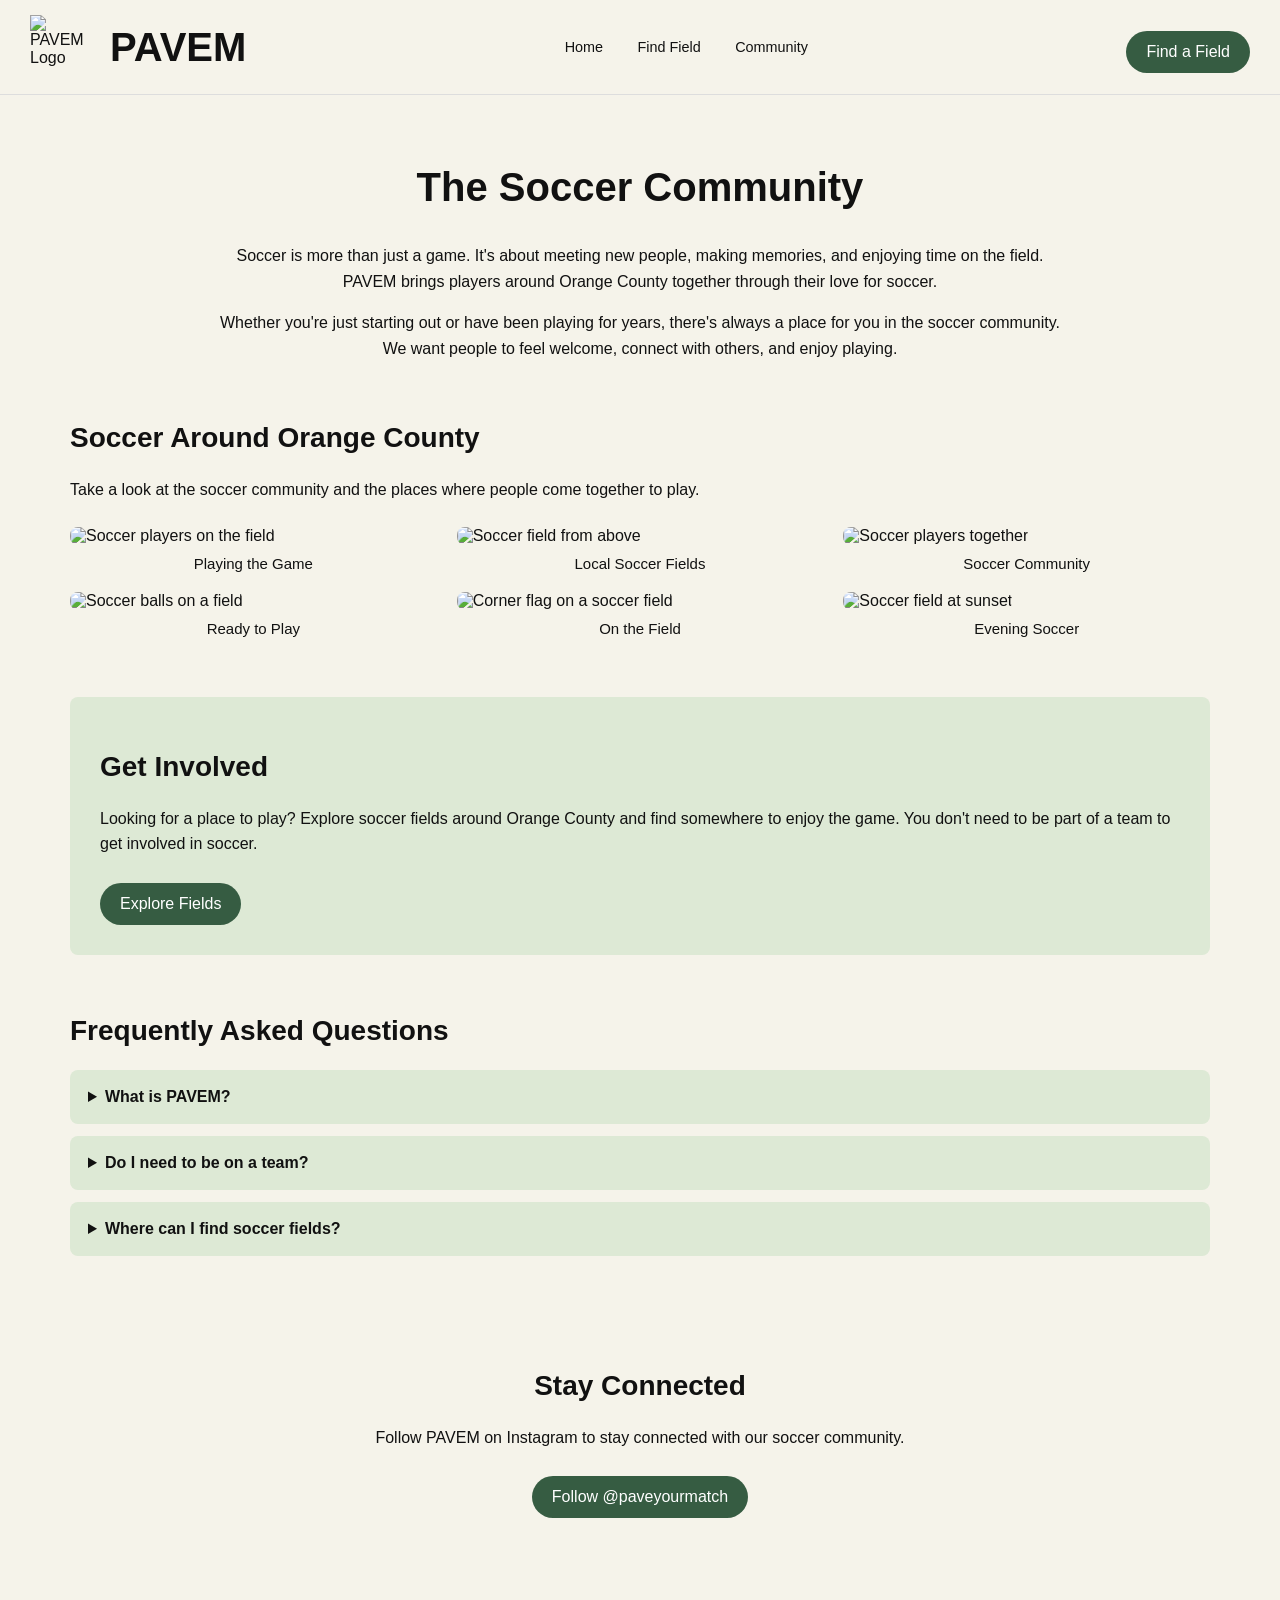
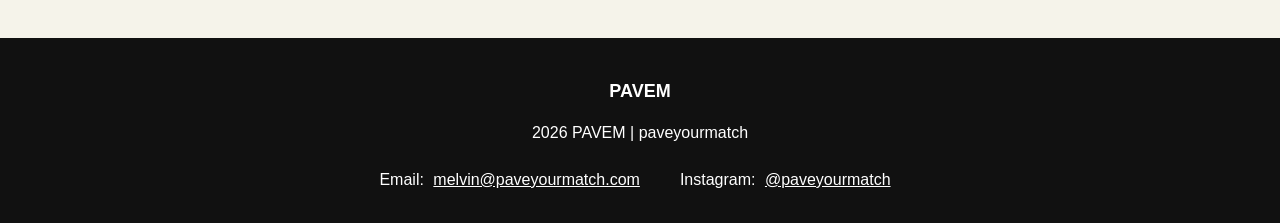
==== community.html @ 69db3ed4 "Change" ====
<!DOCTYPE html>
<html lang="en">
<head>
    <meta charset="UTF-8">
    <meta name="viewport" content="width=device-width, initial-scale=1.0">
    <title>PAVEM | Community</title>
    <link rel="stylesheet" href="style.css">
    <script src="script.js" defer></script>
</head>

<body>

    <!-- HEADER -->
    <header>
        <div class="logo">
            <a href="index.html">
                <img src="images/Pavem Logo.svg" alt="PAVEM Logo">
                <span>PAVEM</span>
            </a>
        </div>

        <nav>
            <a href="index.html">Home</a>
            <a href="fields.html">Find Field</a>
            <a href="community.html">Community</a>
        </nav>

        <a href="fields.html" class="button">Find a Field</a>
    </header>

    <main>

        <!-- COMMUNITY INTRODUCTION -->
        <section class="community-intro">
            <h1>The Soccer Community</h1>

            <p>
                Soccer is more than just a game. It's about meeting
                new people, making memories, and enjoying time on
                the field. PAVEM brings players around Orange County
                together through their love for soccer.
            </p>

            <p>
                Whether you're just starting out or have been playing
                for years, there's always a place for you in the
                soccer community. We want people to feel welcome,
                connect with others, and enjoy playing.
            </p>
        </section>

        <!-- PHOTO GALLERY -->
        <section>
            <h2>Soccer Around Orange County</h2>

            <p>
                Take a look at the soccer community and the places
                where people come together to play.
            </p>

            <div class="soccer-gallery">
                <figure>
                    <img src="images/soccer-players.jpg"
                         alt="Soccer players on the field">
                    <figcaption>Playing the Game</figcaption>
                </figure>

                <figure>
                    <img src="images/aerial-field.jpg"
                         alt="Soccer field from above">
                    <figcaption>Local Soccer Fields</figcaption>
                </figure>

                <figure>
                    <img src="images/community-players.jpg"
                         alt="Soccer players together">
                    <figcaption>Soccer Community</figcaption>
                </figure>

                <figure>
                    <img src="images/soccer-balls.jpg"
                         alt="Soccer balls on a field">
                    <figcaption>Ready to Play</figcaption>
                </figure>

                <figure>
                    <img src="images/corner-flag.jpg"
                         alt="Corner flag on a soccer field">
                    <figcaption>On the Field</figcaption>
                </figure>

                <figure>
                    <img src="images/sunset.jpg"
                         alt="Soccer field at sunset">
                    <figcaption>Evening Soccer</figcaption>
                </figure>
            </div>
        </section>

        <!-- INTERACTIVE IMAGE GALLERY -->
        <div id="gallery-modal" class="gallery-modal">
            <button id="close-gallery" type="button">×</button>

            <button id="prev-image" type="button">❮</button>

            <img id="large-image" src="" alt="Enlarged soccer photo">

            <button id="next-image" type="button">❯</button>
        </div>

        <!-- GET INVOLVED -->
        <section class="get-involved">
            <h2>Get Involved</h2>

            <p>
                Looking for a place to play? Explore soccer fields
                around Orange County and find somewhere to enjoy
                the game. You don't need to be part of a team to
                get involved in soccer.
            </p>

            <a href="fields.html" class="button">Explore Fields</a>
        </section>

        <!-- FAQ -->
        <section class="faq-section">
            <h2>Frequently Asked Questions</h2>

            <details>
                <summary>What is PAVEM?</summary>
                <p>
                    PAVEM is a website concept that helps people
                    explore soccer fields and connect with the
                    soccer community around Orange County.
                </p>
            </details>

            <details>
                <summary>Do I need to be on a team?</summary>
                <p>
                    No! You can explore local fields and find
                    opportunities to enjoy soccer without
                    being part of a team.
                </p>
            </details>

            <details>
                <summary>Where can I find soccer fields?</summary>
                <p>
                    Visit our Find Field page to explore soccer
                    locations around Orange County.
                </p>
            </details>
        </section>

        <!-- STAY CONNECTED -->
        <section class="stay-connected">
            <h2>Stay Connected</h2>

            <p>
                Follow PAVEM on Instagram to stay connected
                with our soccer community.
            </p>

            <a href="https://www.instagram.com/paveyourmatch/"
               class="button"
               target="_blank"
               rel="noopener noreferrer">
                Follow @paveyourmatch
            </a>
        </section>

    </main>

    <!-- FOOTER -->
    <footer>
        <h3>PAVEM</h3>
        <p>2026 PAVEM | paveyourmatch</p>

        <div class="footer-links">
            <p>
                Email:
                <a href="mailto:melvin@paveyourmatch.com">
                    melvin@paveyourmatch.com
                </a>
            </p>

            <p>
                Instagram:
                <a href="https://www.instagram.com/paveyourmatch/"
                   target="_blank"
                   rel="noopener noreferrer">
                    @paveyourmatch
                </a>
            </p>
        </div>
    </footer>

</body>
</html>
---- style.css ----
/* GENERAL STYLING */

* {
    box-sizing: border-box;
}

body {
    font-family: Arial, sans-serif;
    background-color: #F5F3EA;
    color: #111111;
    margin: 0;
    min-height: 100vh;
    display: flex;
    flex-direction: column;
}

main {
    max-width: 1200px;
    width: 100%;
    margin: auto;
    padding: 30px;
    flex: 1;
}

section {
    margin-bottom: 60px;
}

h1 {
    font-size: 2.5rem;
}

h2 {
    font-size: 1.75rem;
}

h3 {
    font-size: 1.125rem;
}

p {
    font-size: 1rem;
    line-height: 1.6;
}

img {
    max-width: 100%;
    height: auto;
}


/* HEADER */

header {
    background-color: #F5F3EA;
    height: 95px;
    padding: 0 30px;
    display: flex;
    justify-content: space-between;
    align-items: center;
    border-bottom: 1px solid #dddddd;
}


/* PAVEM LOGO */

.logo a {
    display: flex;
    align-items: center;
    gap: 15px;
    text-decoration: none;
    color: #111111;
}

.logo img {
    width: 65px;
    height: 65px;
    object-fit: contain;
}

.logo span {
    font-size: 40px;
    font-weight: bold;
}

/* NAVIGATION */

nav a {
    color: #111111;
    text-decoration: none;
    margin: 0 15px;
    font-size: 0.9rem;
}


/* BUTTONS */

.button {
    display: inline-block;
    background-color: #365C42;
    color: white;
    text-decoration: none;
    padding: 12px 20px;
    border-radius: 25px;
    margin-top: 10px;
}


/* HOME INTRODUCTION */

.hero {
    display: flex;
    align-items: center;
    gap: 40px;
    padding: 40px 0;
}

.hero-text {
    flex: 1;
}

.hero-text h3 {
    color: #365C42;
    font-size: 0.9rem;
}

.hero img {
    width: 45%;
    height: 320px;
    object-fit: cover;
    border-radius: 8px;
}


/* PICKUP GAMES */

.filters {
    display: flex;
    gap: 15px;
    margin: 25px 0;
}

.filters select {
    padding: 12px;
    border: 1px solid #aaaaaa;
    border-radius: 5px;
    background-color: white;
    flex: 1;
}

.game-listing {
    display: flex;
    gap: 25px;
    background-color: #DDE9D5;
    padding: 20px;
    border-radius: 8px;
    align-items: center;
}

.game-listing img {
    width: 250px;
    height: 170px;
    object-fit: cover;
    border-radius: 5px;
}

/* HOME PAGE VIDEO */

.video-box {
    padding: 0;
    background: none;
}

.video-box iframe {
    width: 100%;
    aspect-ratio: 16 / 9;
    border: none;
    border-radius: 8px;
}

/* COMMUNITY */

.community-section {
    display: flex;
    align-items: center;
    gap: 40px;
}

.community-section > div {
    flex: 1;
}

.video-box {
    background-color: #DDE9D5;
    padding: 40px;
    text-align: center;
    border-radius: 8px;
}


/* FOOTER */

footer {
    background-color: #111111;
    color: white;
    padding: 25px 30px;
    text-align: center;
}

footer a {
    color: white;
    margin: 0 10px;
}

.footer-links {
    display: flex;
    justify-content: center;
    align-items: center;
    gap: 30px;
}

.footer-links p {
    margin: 5px 0;
}

.footer-links a {
    color: white;
    text-decoration: underline;
    margin-left: 5px;
}


/* SMALLER SCREENS */

@media (max-width: 768px) {

    header {
        flex-direction: column;
        gap: 15px;
    }

    nav {
        display: flex;
        flex-wrap: wrap;
        justify-content: center;
    }

    .hero,
    .game-listing,
    .community-section {
        flex-direction: column;
        align-items: stretch;
    }

    .hero img,
    .game-listing img {
        width: 100%;
        height: auto;
    }

    .filters {
        flex-wrap: wrap;
    }

    .filters select {
        min-width: 140px;
    }
}

/* FIND FIELD PAGE */

.field-intro {
    text-align: center;
    padding: 30px 0;
}

.field-search {
    display: flex;
    gap: 15px;
    margin-top: 30px;
}

.field-search input,
.field-search select {
    flex: 1;
    padding: 12px;
    border: 1px solid #aaaaaa;
    border-radius: 5px;
    font-size: 15px;
}

.field-search button {
    background-color: #365C42;
    color: white;
    border: none;
    padding: 12px 25px;
    border-radius: 25px;
    font-size: 15px;
    cursor: pointer;
}

.map-section iframe {
    border-radius: 8px;
}

.field-card {
    display: flex;
    align-items: center;
    gap: 30px;
    background-color: #DDE9D5;
    padding: 20px;
    border-radius: 8px;
}

.field-card img {
    width: 300px;
    height: 220px;
    object-fit: cover;
    border-radius: 8px;
}

.field-card div {
    flex: 1;
}

@media (max-width: 768px) {
    .field-search,
    .field-card {
        flex-direction: column;
        align-items: stretch;
    }

    .field-card img {
        width: 100%;
        height: auto;
    }
}

/* COMMUNITY PAGE */

.community-intro {
    text-align: center;
    max-width: 850px;
    margin: 40px auto 60px;
}

.soccer-gallery {
    display: grid;
    grid-template-columns: repeat(3, 1fr);
    gap: 20px;
    margin-top: 25px;
}

.soccer-gallery figure {
    margin: 0;
}

.soccer-gallery img {
    width: 100%;
    height: 220px;
    object-fit: cover;
    border-radius: 8px;
}

.soccer-gallery figcaption {
    margin-top: 10px;
    font-size: 15px;
    text-align: center;
}

.get-involved {
    background-color: #DDE9D5;
    padding: 30px;
    border-radius: 8px;
}

.faq-section details {
    background-color: #DDE9D5;
    padding: 18px;
    margin-bottom: 12px;
    border-radius: 8px;
}

.faq-section summary {
    font-weight: bold;
    cursor: pointer;
}

.faq-section details p {
    margin-bottom: 0;
}

.stay-connected {
    text-align: center;
    padding: 30px 0;
}

@media (max-width: 768px) {
    .soccer-gallery {
        grid-template-columns: repeat(2, 1fr);
    }
}

@media (max-width: 480px) {
    .soccer-gallery {
        grid-template-columns: 1fr;
    }
}

/* INTERACTIVE GALLERY */

.soccer-gallery img {
    cursor: pointer;
}

.gallery-modal {
    display: none;
    position: fixed;
    top: 0;
    left: 0;
    width: 100%;
    height: 100%;
    background-color: rgba(0, 0, 0, 0.9);
    z-index: 1000;
    justify-content: center;
    align-items: center;
    gap: 20px;
}

.gallery-modal img {
    max-width: 70%;
    max-height: 80%;
    object-fit: contain;
}

.gallery-modal button {
    background-color: #365C42;
    color: white;
    border: none;
    padding: 12px 18px;
    font-size: 24px;
    cursor: pointer;
    border-radius: 8px;
}

#close-gallery {
    position: absolute;
    top: 20px;
    right: 25px;
}

/* NIGHT MODE */

#night-mode {
    background-color: #365C42;
    color: white;
    padding: 12px 20px;
    border: none;
    border-radius: 25px;
    cursor: pointer;
}

body.dark-mode,
body.dark-mode header {
    background-color: #111111;
    color: white;
}

body.dark-mode nav a,
body.dark-mode .logo a {
    color: white;
}

body.dark-mode .hero-text h3 {
    color: #A9C9A0;
}
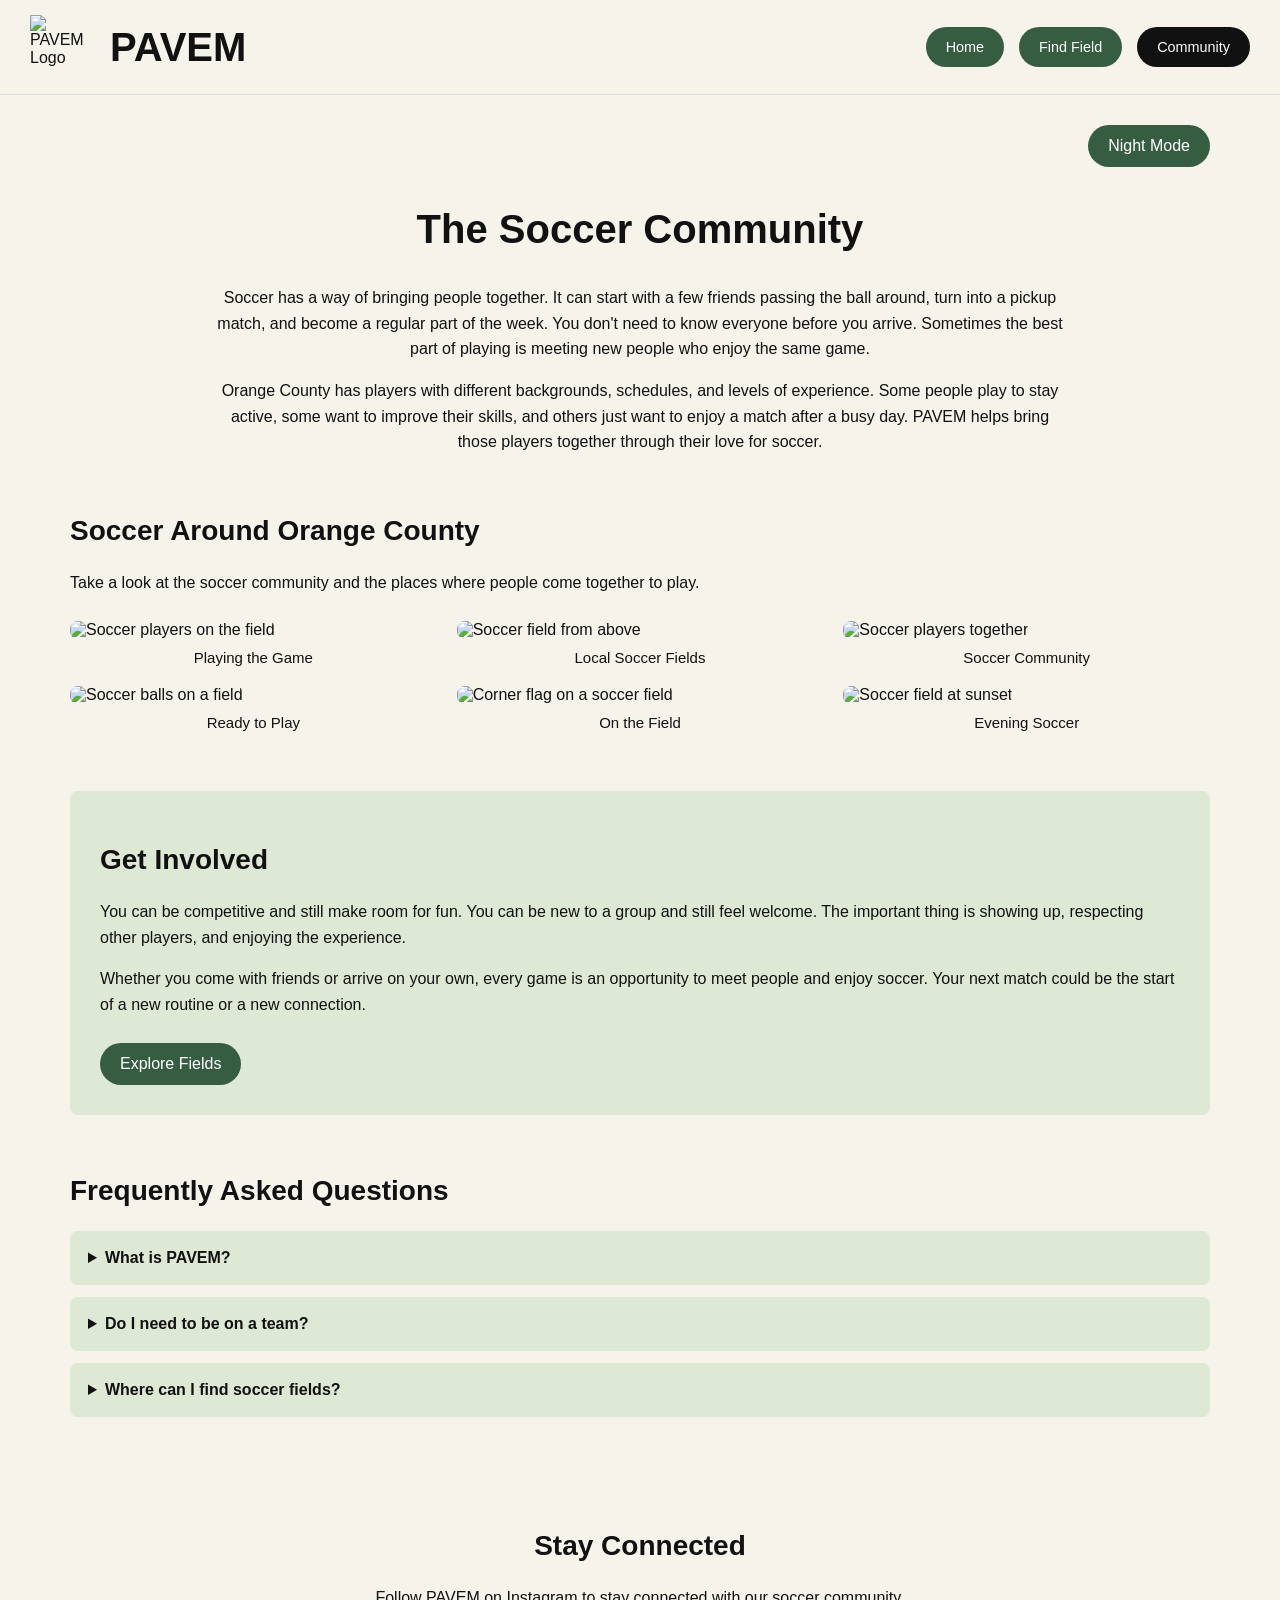
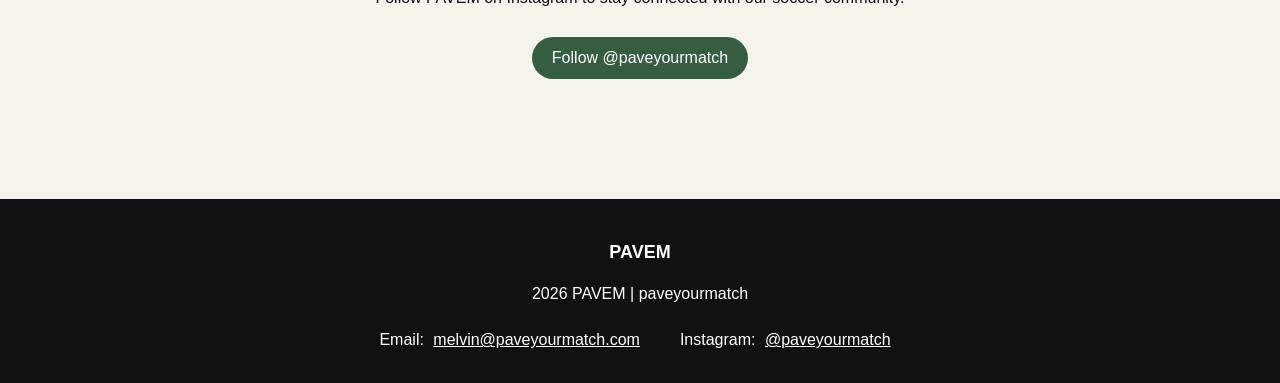
==== commit 1b81449f: "change" ====
--- a/community.html
+++ b/community.html
@@ -19,33 +19,39 @@
             </a>
         </div>
 
-        <nav>
+        <nav class="header-nav">
             <a href="index.html">Home</a>
             <a href="fields.html">Find Field</a>
-            <a href="community.html">Community</a>
+            <a href="community.html" aria-current="page">Community</a>
         </nav>
-
-        <a href="fields.html" class="button">Find a Field</a>
     </header>
 
     <main>
+        <div class="theme-control">
+            <button id="night-mode" type="button">Night Mode</button>
+        </div>
 
         <!-- COMMUNITY INTRODUCTION -->
         <section class="community-intro">
             <h1>The Soccer Community</h1>
 
             <p>
-                Soccer is more than just a game. It's about meeting
-                new people, making memories, and enjoying time on
-                the field. PAVEM brings players around Orange County
+                Soccer has a way of bringing people together.
+                It can start with a few friends passing the ball
+                around, turn into a pickup match, and become a
+                regular part of the week. You don't need to know
+                everyone before you arrive. Sometimes the best
+                part of playing is meeting new people who enjoy
+                the same game.
+            </p>
+
+            <p>
+                Orange County has players with different backgrounds,
+                schedules, and levels of experience. Some people
+                play to stay active, some want to improve their
+                skills, and others just want to enjoy a match
+                after a busy day. PAVEM helps bring those players
                 together through their love for soccer.
-            </p>
-
-            <p>
-                Whether you're just starting out or have been playing
-                for years, there's always a place for you in the
-                soccer community. We want people to feel welcome,
-                connect with others, and enjoy playing.
             </p>
         </section>
 
@@ -113,10 +119,17 @@
             <h2>Get Involved</h2>
 
             <p>
-                Looking for a place to play? Explore soccer fields
-                around Orange County and find somewhere to enjoy
-                the game. You don't need to be part of a team to
-                get involved in soccer.
+                You can be competitive and still make room for fun.
+                You can be new to a group and still feel welcome.
+                The important thing is showing up, respecting
+                other players, and enjoying the experience.
+            </p>
+
+            <p>
+                Whether you come with friends or arrive on your
+                own, every game is an opportunity to meet people
+                and enjoy soccer. Your next match could be the
+                start of a new routine or a new connection.
             </p>
 
             <a href="fields.html" class="button">Explore Fields</a>
--- a/style.css
+++ b/style.css
@@ -59,6 +59,71 @@
     justify-content: space-between;
     align-items: center;
     border-bottom: 1px solid #dddddd;
+}
+
+/* HOME HERO BUTTONS */
+
+.hero-buttons {
+    display: flex;
+    align-items: center;
+    gap: 15px;
+    flex-wrap: wrap;
+}
+
+.hero-buttons .button,
+.hero-buttons #night-mode {
+    margin-top: 10px;
+}
+
+#night-mode {
+    width: auto;
+    display: inline-block;
+    font-size: 1rem;
+    font-family: Arial, sans-serif;
+}
+
+/* GREEN NAVIGATION BUBBLES */
+
+.header-nav {
+    display: flex;
+    justify-content: flex-end;
+    align-items: center;
+    gap: 15px;
+    margin-left: auto;
+}
+
+.header-nav a {
+    display: inline-block;
+    background-color: #365C42;
+    color: white;
+    padding: 12px 20px;
+    border-radius: 25px;
+    text-decoration: none;
+    font-size: 0.9rem;
+    margin: 0;
+    transition: background-color 0.2s ease;
+}
+
+/* WHITE LOGO IN NIGHT MODE */
+
+body.dark-mode .logo img {
+    filter: brightness(0) invert(1);
+}
+
+/* HOVER */
+.header-nav a:hover {
+    background-color: #24452F;
+}
+
+/* ACTIVE WHEN CLICKING */
+.header-nav a:active {
+    background-color: #173420;
+}
+
+/* CURRENT PAGE */
+.header-nav a[aria-current="page"] {
+    background-color: #111111;
+    color: white;
 }
 
 
@@ -473,4 +538,293 @@
 
 body.dark-mode .hero-text h3 {
     color: #A9C9A0;
+}
+
+/* NIGHT MODE FOR ALL PAGES */
+
+.theme-control {
+    display: flex;
+    justify-content: flex-end;
+    margin-bottom: 20px;
+}
+
+body.dark-mode {
+    background-color: #111111;
+    color: #FFFFFF;
+}
+
+body.dark-mode header {
+    background-color: #111111;
+    border-bottom-color: #444444;
+}
+
+body.dark-mode .logo a {
+    color: #FFFFFF;
+}
+
+body.dark-mode .game-listing,
+body.dark-mode .field-card,
+body.dark-mode .get-involved,
+body.dark-mode .faq-section details,
+body.dark-mode .video-box {
+    background-color: #263D2D;
+    color: #FFFFFF;
+}
+
+/* Navigation bubbles */
+
+body.dark-mode .header-nav a {
+    background-color: #365C42;
+    color: #FFFFFF;
+}
+
+body.dark-mode .header-nav a[aria-current="page"] {
+    background-color: #F5F3EA;
+    color: #111111;
+}
+
+/* Night mode button */
+
+body.dark-mode #night-mode {
+    background-color: #F5F3EA;
+    color: #111111;
+}
+
+body.dark-mode #night-mode:hover {
+    background-color: #DDE9D5;
+}
+
+body.dark-mode #night-mode:active {
+    background-color: #C4D6BA;
+}
+
+/* Links */
+
+body.dark-mode main a:not(.button) {
+    color: #BCE0BE;
+}
+
+
+/* DRAFT 2 - BUTTON HOVER AND ACTIVE STATES */
+
+.button,
+.field-search button {
+    transition: background-color 0.2s ease,
+                transform 0.2s ease;
+    cursor: pointer;
+}
+
+.button:hover,
+.field-search button:hover {
+    background-color: #24452F;
+}
+
+.button:active,
+.field-search button:active {
+    background-color: #173420;
+    transform: scale(0.97);
+}
+
+/* FOOTER LINKS */
+
+footer a:hover {
+    color: #C4D6BA;
+}
+
+footer a:active {
+    color: #A9C9A0;
+}
+
+/* KEYBOARD ACCESSIBILITY */
+
+a:focus-visible,
+button:focus-visible,
+input:focus-visible,
+select:focus-visible,
+summary:focus-visible {
+    outline: 3px solid #B59A67;
+    outline-offset: 3px;
+}
+
+/* HOW IT WORKS SECTION */
+
+.how-it-works h2,
+.how-it-works > p {
+    text-align: center;
+}
+
+.how-it-works > p {
+    max-width: 850px;
+    margin-left: auto;
+    margin-right: auto;
+}
+
+.steps-container {
+    display: grid;
+    grid-template-columns: repeat(3, minmax(0, 1fr));
+    gap: 20px;
+    margin-top: 25px;
+}
+
+.step-card {
+    background-color: #DDE9D5;
+    padding: 25px;
+    border-radius: 8px;
+}
+
+.step-card h3 {
+    color: #24452F;
+    margin-top: 0;
+}
+
+/* NIGHT MODE */
+
+body.dark-mode .step-card {
+    background-color: #263D2D;
+}
+
+body.dark-mode .step-card h3 {
+    color: #DDE9D5;
+}
+
+/* RESPONSIVE DESIGN */
+
+@media (max-width: 768px) {
+    .steps-container {
+        grid-template-columns: 1fr;
+    }
+}
+
+/* FIND FIELD - ADDITIONAL LOCATIONS */
+
+.other-fields {
+    background-color: #DDE9D5;
+    padding: 30px;
+    border-radius: 8px;
+}
+
+.other-fields h2 {
+    margin-top: 0;
+}
+
+body.dark-mode .other-fields {
+    background-color: #263D2D;
+    color: white;
+}
+
+/* DRAFT 2 - RESPONSIVE DESIGN */
+
+@media (max-width: 768px) {
+
+    main {
+        padding: 20px;
+    }
+
+    header {
+        height: auto;
+        padding: 20px;
+        flex-direction: column;
+        gap: 15px;
+    }
+
+    .logo span {
+        font-size: 2rem;
+    }
+
+    .header-nav {
+        justify-content: center;
+        margin-left: 0;
+        flex-wrap: wrap;
+        gap: 10px;
+    }
+
+    .header-nav a {
+        padding: 10px 15px;
+        font-size: 0.875rem;
+    }
+
+    h1 {
+        font-size: 2rem;
+    }
+
+    h2 {
+        font-size: 1.5rem;
+    }
+
+    .hero,
+    .community-section,
+    .game-listing,
+    .field-card,
+    .field-search {
+        flex-direction: column;
+        align-items: stretch;
+    }
+
+    .hero img,
+    .game-listing img,
+    .field-card img {
+        width: 100%;
+        height: auto;
+    }
+
+    .filters {
+        flex-direction: column;
+    }
+
+    .filters select,
+    .field-search input,
+    .field-search select,
+    .field-search button {
+        width: 100%;
+        min-width: 0;
+    }
+
+    .steps-container {
+        grid-template-columns: 1fr;
+    }
+
+    .soccer-gallery {
+        grid-template-columns: repeat(2, minmax(0, 1fr));
+    }
+
+    .footer-links {
+        flex-direction: column;
+        gap: 10px;
+    }
+}
+
+@media (max-width: 480px) {
+
+    .soccer-gallery {
+        grid-template-columns: 1fr;
+    }
+
+    .hero-buttons {
+        justify-content: center;
+    }
+
+    .gallery-modal {
+        gap: 5px;
+    }
+
+    .gallery-modal img {
+        max-width: 65%;
+    }
+
+    .gallery-modal button {
+        padding: 8px 10px;
+        font-size: 1.25rem;
+    }
+}
+
+/* RESPONSIVE IMAGES AND EMBEDS */
+
+img,
+video,
+iframe {
+    max-width: 100%;
+}
+
+iframe {
+    display: block;
 }
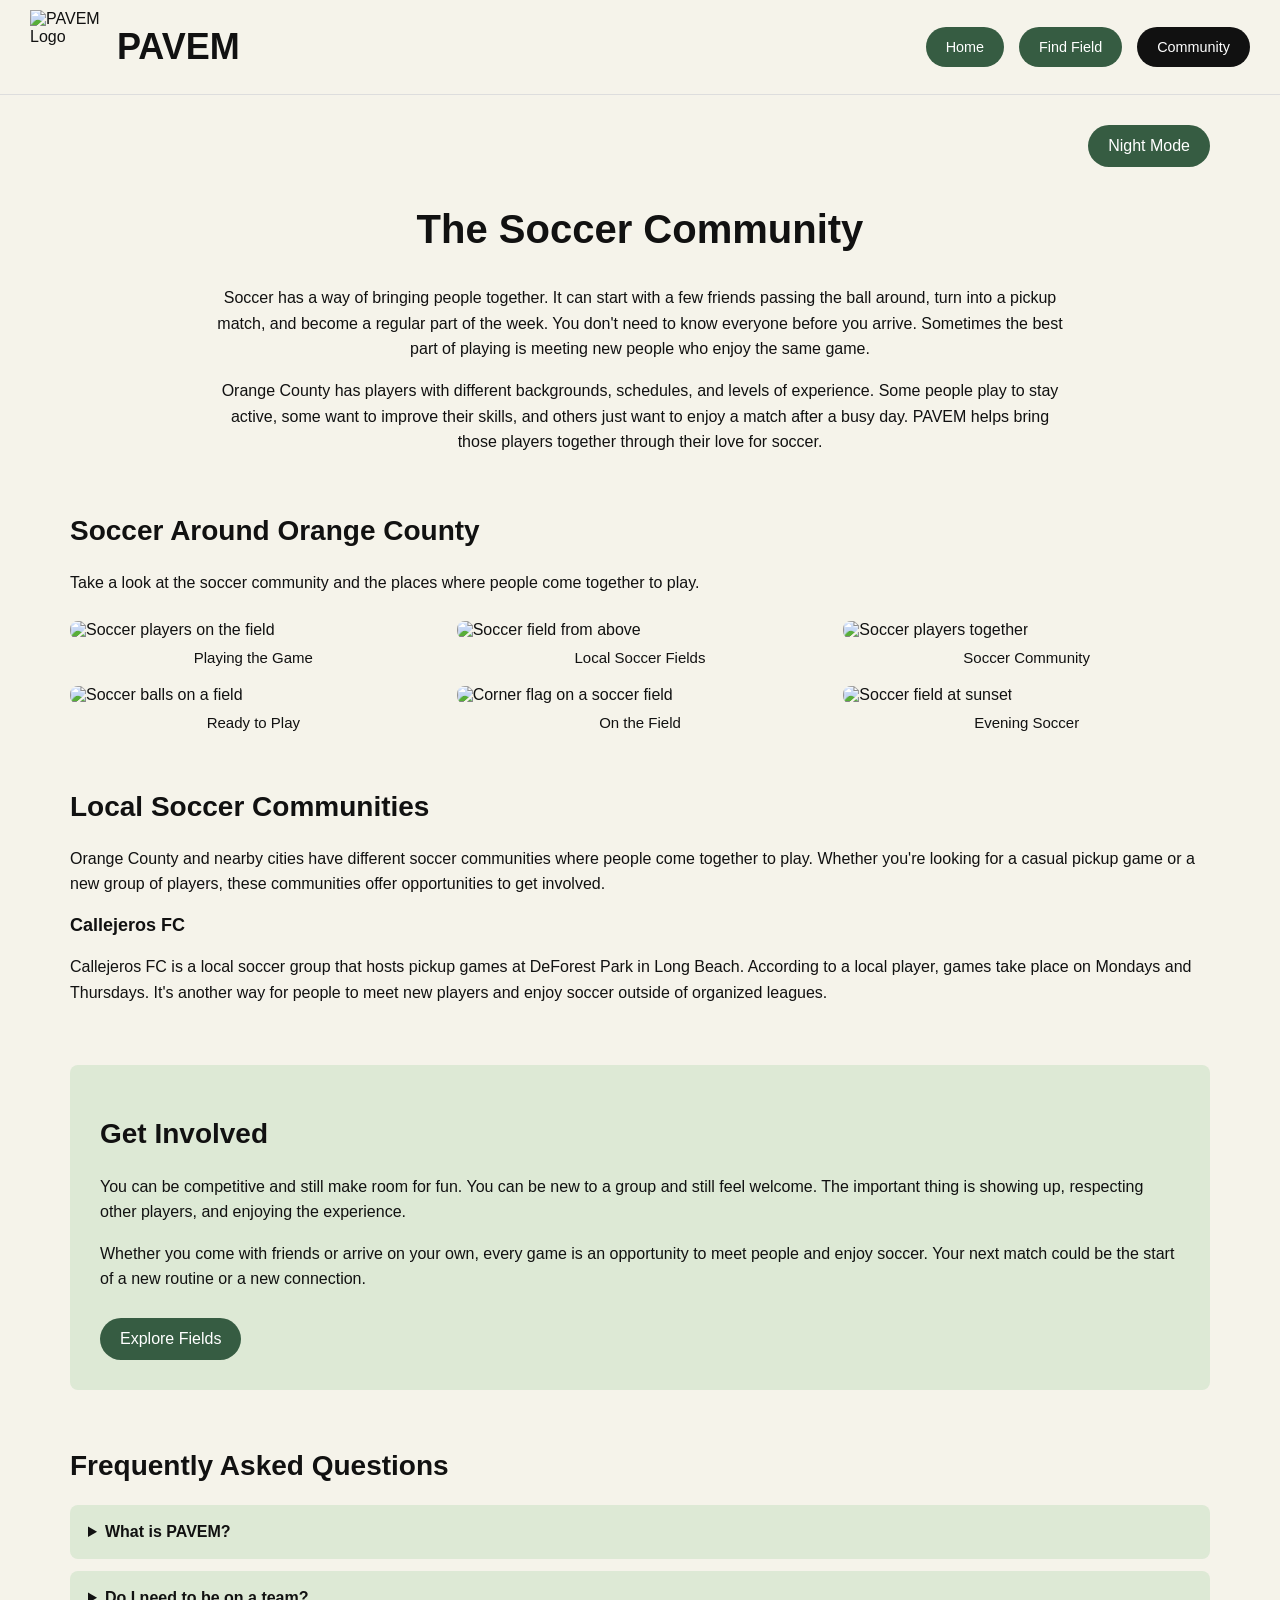
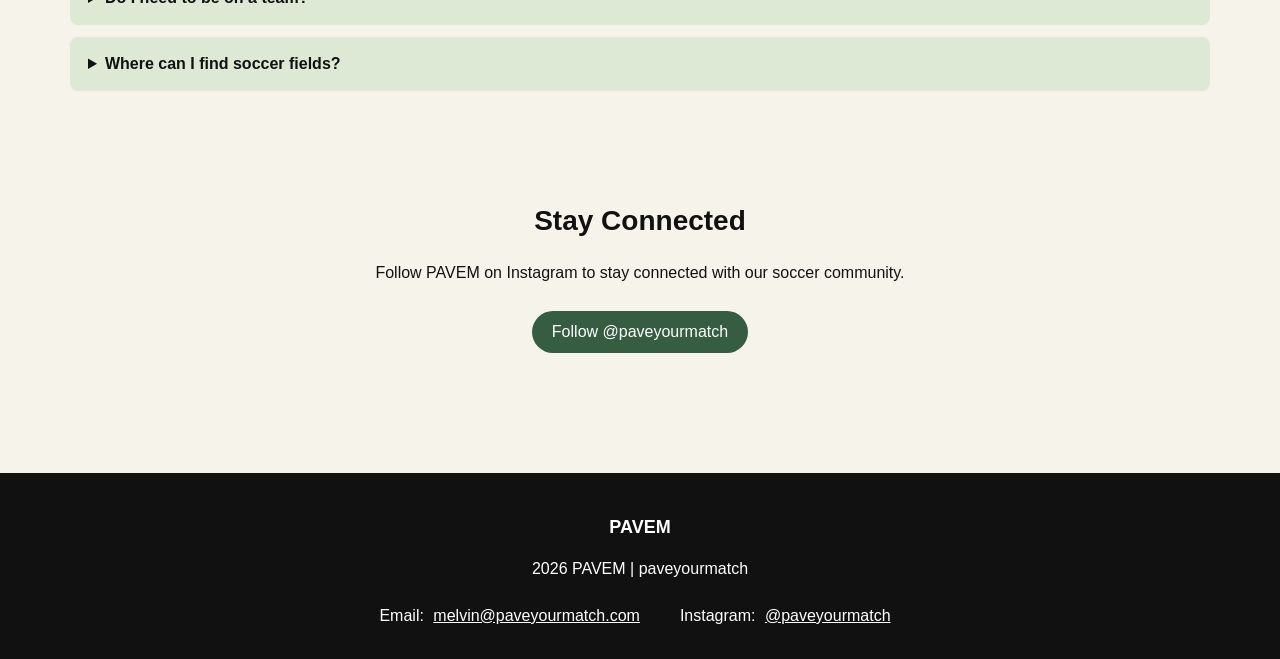
==== commit d6b072d1: "change" ====
--- a/community.html
+++ b/community.html
@@ -114,6 +114,30 @@
             <button id="next-image" type="button">❯</button>
         </div>
 
+        <!-- LOCAL SOCCER COMMUNITIES -->
+        <section class="local-communities">
+            <h2>Local Soccer Communities</h2>
+
+            <p>
+                Orange County and nearby cities have different soccer
+                communities where people come together to play.
+                Whether you're looking for a casual pickup game
+                or a new group of players, these communities
+                offer opportunities to get involved.
+            </p>
+
+            <h3>Callejeros FC</h3>
+
+            <p>
+                Callejeros FC is a local soccer group that hosts
+                pickup games at DeForest Park in Long Beach.
+                According to a local player, games take place
+                on Mondays and Thursdays. It's another way
+                for people to meet new players and enjoy soccer
+                outside of organized leagues.
+            </p>
+        </section>
+
         <!-- GET INVOLVED -->
         <section class="get-involved">
             <h2>Get Involved</h2>
--- a/style.css
+++ b/style.css
@@ -132,19 +132,19 @@
 .logo a {
     display: flex;
     align-items: center;
-    gap: 15px;
+    gap: 12px;
     text-decoration: none;
     color: #111111;
 }
 
 .logo img {
-    width: 65px;
-    height: 65px;
+    width: 75px;
+    height: 75px;
     object-fit: contain;
 }
 
 .logo span {
-    font-size: 40px;
+    font-size: 36px;
     font-weight: bold;
 }
 
@@ -270,6 +270,11 @@
     color: white;
     padding: 25px 30px;
     text-align: center;
+    border-top: 1px solid transparent;
+}
+
+body.dark-mode footer {
+    border-top-color: #555555;
 }
 
 footer a {
@@ -827,4 +832,14 @@
 
 iframe {
     display: block;
+}
+
+/* Galaxy Photo */
+.field-image {
+    width: 100%;
+    max-width: 500px;
+    height: auto;
+    display: block;
+    margin: 20px 0;
+    border-radius: 10px;
 }
